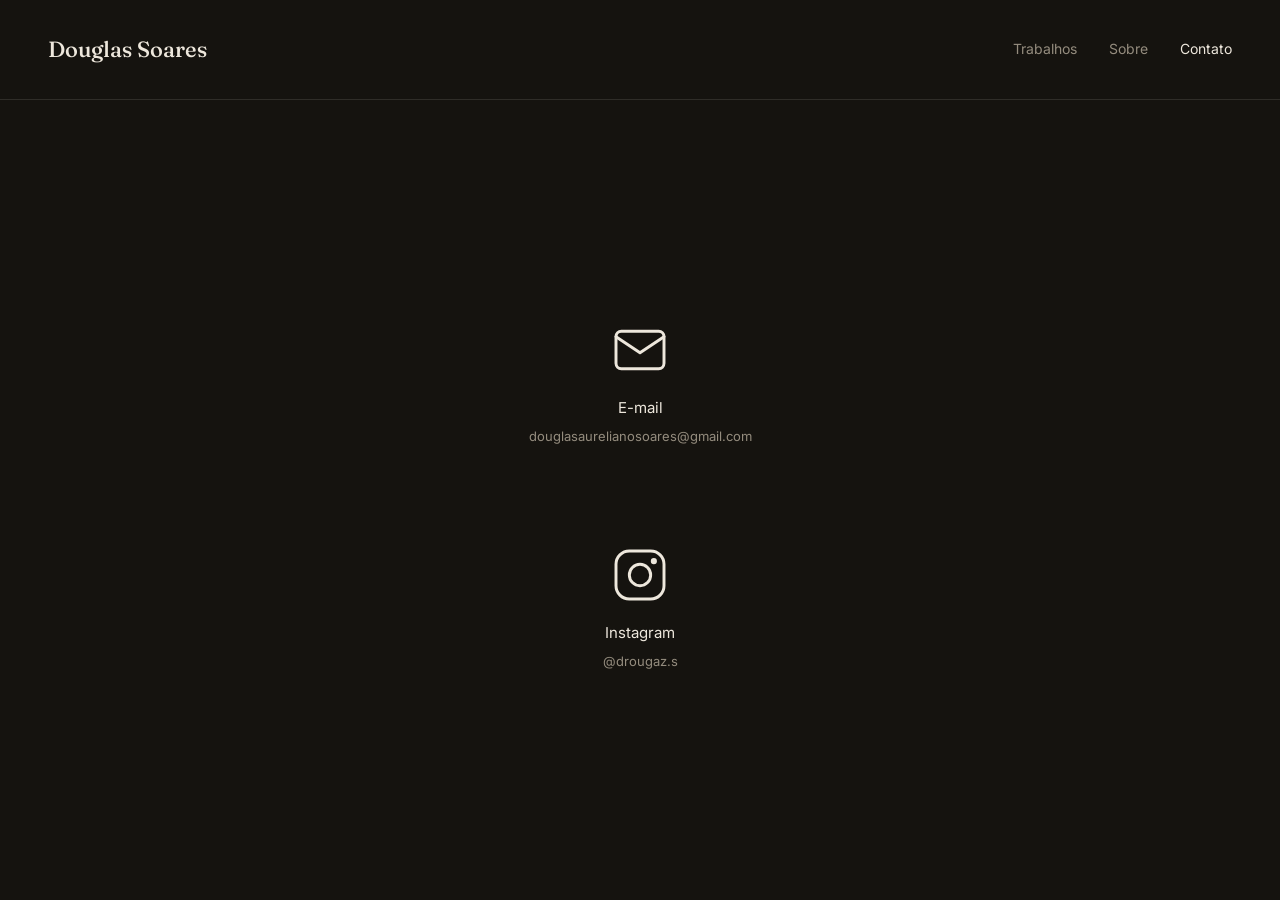
==== contato.html @ efd4b34d "atualizção" ====
<!DOCTYPE html>
<html lang="pt-BR">
<head>
<meta charset="UTF-8">
<meta name="viewport" content="width=device-width, initial-scale=1.0">
<title>Contato — Douglas Soares</title>
<link rel="stylesheet" href="style.css">
</head>
<body>
<header class="topbar">
  <a class="name" href="index.html">Douglas Soares</a>
  <nav>
    <a href="trabalhos.html">Trabalhos</a>
    <a href="sobre.html">Sobre</a>
    <a href="contato.html" class="active">Contato</a>
  </nav>
</header>

<main class="contact">
  <a href="mailto:douglasaurelianosoares@gmail.com">
    <svg viewBox="0 0 24 24" fill="none" stroke="currentColor" stroke-width="1.1" stroke-linecap="round" stroke-linejoin="round" aria-hidden="true"><rect x="3" y="5" width="18" height="14" rx="2"/><path d="m3 7 9 6 9-6"/></svg>
    <span class="label">E-mail</span>
    <span class="detail">douglasaurelianosoares@gmail.com</span>
  </a>
  <a href="https://www.instagram.com/drougaz.s/" target="_blank" rel="noopener">
    <svg viewBox="0 0 24 24" fill="none" stroke="currentColor" stroke-width="1.1" stroke-linecap="round" stroke-linejoin="round" aria-hidden="true"><rect x="3" y="3" width="18" height="18" rx="5"/><circle cx="12" cy="12" r="4"/><circle cx="17.2" cy="6.8" r="0.6" fill="currentColor"/></svg>
    <span class="label">Instagram</span>
    <span class="detail">@drougaz.s</span>
  </a>
</main>
</body>
</html>
---- style.css ----
@import url('https://fonts.googleapis.com/css2?family=Fraunces:opsz,wght@9..144,400;9..144,500&family=Inter:wght@400;500&display=swap');

:root {
  --bg: #15130f;
  --bg-raised: #1c1a15;
  --text: #ede7dc;
  --text-secondary: #948c7e;
  --accent: #b5502a;
  --border: rgba(237, 231, 220, 0.12);
}

* { box-sizing: border-box; }

body {
  margin: 0;
  background: var(--bg);
  color: var(--text);
  font-family: 'Inter', sans-serif;
  font-size: 16px;
  line-height: 1.6;
}

a { color: inherit; text-decoration: none; }
a:hover { color: var(--accent); }

.layout {
  display: flex;
  min-height: 100vh;
}

.sidebar {
  width: 220px;
  flex-shrink: 0;
  padding: 3rem 1.75rem;
  border-right: 1px solid var(--border);
  display: flex;
  flex-direction: column;
  position: sticky;
  top: 0;
  height: 100vh;
}

.sidebar .name {
  font-family: 'Fraunces', serif;
  font-size: 22px;
  font-weight: 500;
  margin: 0 0 4px;
}

.sidebar .role {
  color: var(--text-secondary);
  font-size: 13px;
  margin: 0 0 2.5rem;
}

.sidebar nav {
  display: flex;
  flex-direction: column;
  gap: 16px;
}

.sidebar nav a {
  font-size: 14px;
  color: var(--text-secondary);
}

.sidebar nav a.active,
.sidebar nav a:hover {
  color: var(--text);
}

.sidebar .socials {
  margin-top: auto;
  display: flex;
  gap: 14px;
  font-size: 13px;
  color: var(--text-secondary);
}

main {
  flex: 1;
  padding: 2.5rem;
}

/* Home grid */
.grid {
  display: grid;
  grid-template-columns: repeat(6, 1fr);
  grid-auto-rows: 140px;
  gap: 10px;
}

.grid-item {
  position: relative;
  background: var(--bg-raised);
  border-radius: 3px;
  overflow: hidden;
  display: block;
}

.grid-item img {
  width: 100%;
  height: 100%;
  object-fit: cover;
  display: block;
}

.grid-item .label {
  position: absolute;
  bottom: 0;
  left: 0;
  right: 0;
  padding: 14px;
  background: linear-gradient(to top, rgba(0,0,0,0.55), transparent);
  font-family: 'Fraunces', serif;
  font-size: 15px;
}

.grid-item .label span {
  display: block;
  font-family: 'Inter', sans-serif;
  font-size: 11px;
  color: var(--text-secondary);
  margin-top: 2px;
}

.span-4 { grid-column: span 4; grid-row: span 3; }
.span-2 { grid-column: span 2; grid-row: span 2; }
.span-3 { grid-column: span 3; grid-row: span 1; }
.span-6 { grid-column: span 6; grid-row: span 2; }
.span-4-tall { grid-column: span 4; grid-row: span 4; }

/* Project page */
.project-header {
  display: flex;
  justify-content: space-between;
  align-items: flex-start;
  gap: 2rem;
  border-bottom: 1px solid var(--border);
  padding-bottom: 2rem;
  margin-bottom: 2.5rem;
}

.project-header h1 {
  font-family: 'Fraunces', serif;
  font-weight: 500;
  font-size: 32px;
  margin: 0 0 12px;
  max-width: 480px;
}

.project-header p {
  color: var(--text-secondary);
  font-size: 15px;
  max-width: 460px;
  margin: 0;
}

.meta {
  font-size: 13px;
  color: var(--text-secondary);
  min-width: 160px;
}

.meta div { margin-bottom: 8px; }
.meta strong { color: var(--text); display: block; font-weight: 500; }

.photo-series {
  display: flex;
  flex-direction: column;
  gap: 2rem;
}

.photo-series figure {
  margin: 0;
}

.photo-series img {
  width: 100%;
  display: block;
  border-radius: 3px;
}

.photo-series figcaption {
  font-size: 13px;
  color: var(--text-secondary);
  margin-top: 10px;
}

/* About page */
.about-content {
  max-width: 560px;
}

.about-content h1 {
  font-family: 'Fraunces', serif;
  font-weight: 500;
  font-size: 30px;
  margin: 0 0 1.5rem;
}

.about-content p {
  margin-bottom: 1.25rem;
}

@media (max-width: 720px) {
  .layout { flex-direction: column; }
  .sidebar { width: 100%; height: auto; position: relative; border-right: none; border-bottom: 1px solid var(--border); flex-direction: row; align-items: center; flex-wrap: wrap; padding: 1.5rem; }
  .sidebar .name, .sidebar .role { margin: 0 1.5rem 0 0; }
  .sidebar nav { flex-direction: row; gap: 14px; }
  .sidebar .socials { margin-top: 0; margin-left: auto; }
  .grid { grid-template-columns: repeat(2, 1fr); grid-auto-rows: 160px; }
  .span-4, .span-2, .span-3, .span-6, .span-4-tall { grid-column: span 2; grid-row: span 2; }
  .project-header { flex-direction: column; }
}


/* Capa (home) */
.sidebar .name a:hover { color: var(--text); }

.hero {
  position: relative;
  min-height: 100vh;
  display: flex;
  flex-direction: column;
  justify-content: flex-end;
  padding: 2.5rem 3rem;
  background:
    linear-gradient(to top, rgba(10,9,7,0.78) 0%, rgba(10,9,7,0.25) 45%, rgba(10,9,7,0.15) 100%),
    url('foto-capa.jpg') center / cover no-repeat,
    radial-gradient(ellipse at 70% 28%, #6b5033 0%, #3a2d20 35%, #1a1612 75%);
}

.hero-nav {
  position: absolute;
  top: 0;
  left: 0;
  right: 0;
  display: flex;
  justify-content: flex-end;
  gap: 32px;
  padding: 2rem 3rem;
  font-size: 14px;
}

.hero-nav a { color: var(--text); }
.hero-nav a:hover { color: var(--accent); }

.hero h1 {
  font-family: 'Fraunces', serif;
  font-weight: 500;
  font-size: clamp(56px, 10vw, 128px);
  line-height: 0.95;
  letter-spacing: -0.02em;
  margin: 0;
  color: var(--text);
}

.hero p {
  margin: 20px 0 0;
  font-size: 15px;
  color: #c9c1b3;
}

@media (max-width: 720px) {
  .hero { padding: 1.5rem; }
  .hero-nav { padding: 1.5rem; gap: 18px; font-size: 13px; }
}


/* Páginas com barra superior (Sobre e Contato) */
.topbar {
  display: flex;
  justify-content: space-between;
  align-items: center;
  padding: 1.75rem 3rem;
  border-bottom: 1px solid var(--border);
}

.topbar .name {
  font-family: 'Fraunces', serif;
  font-size: 20px;
  font-weight: 500;
}

.topbar nav { display: flex; gap: 32px; font-size: 14px; }
.topbar nav a { color: var(--text-secondary); }
.topbar nav a.active, .topbar nav a:hover { color: var(--text); }

/* Sobre */
.about {
  display: grid;
  grid-template-columns: minmax(0, 1fr) minmax(0, 420px);
  gap: 5rem;
  align-items: center;
  max-width: 1040px;
  margin: 0 auto;
  padding: 4rem 3rem;
  min-height: calc(100vh - 90px);
}

.about h1 {
  font-family: 'Fraunces', serif;
  font-weight: 500;
  font-size: 40px;
  line-height: 1.1;
  margin: 0 0 1rem;
}

.about .lead {
  font-family: 'Fraunces', serif;
  font-style: italic;
  font-size: 18px;
  color: var(--text-secondary);
  margin: 0 0 2rem;
  padding-bottom: 2rem;
  border-bottom: 1px solid var(--border);
}

.about p { font-size: 15px; line-height: 1.75; color: #cfc8bb; margin: 0 0 1.25rem; }

.portrait {
  position: relative;
  aspect-ratio: 4 / 5;
  background: var(--bg-raised);
  border-radius: 3px;
  overflow: hidden;
}

.portrait img {
  position: absolute;
  inset: 0;
  width: 100%;
  height: 100%;
  object-fit: cover;
}

.portrait span {
  position: absolute;
  inset: 0;
  display: flex;
  align-items: center;
  justify-content: center;
  font-size: 12px;
  color: var(--text-secondary);
}

/* Contato */
.contact {
  min-height: calc(100vh - 90px);
  display: flex;
  flex-direction: column;
  align-items: center;
  justify-content: center;
  gap: 3.5rem;
  padding: 3rem 1.5rem;
}

.contact h1 {
  font-family: 'Fraunces', serif;
  font-weight: 500;
  font-size: 30px;
  margin: 0;
}

.contact-icons { display: flex; gap: 6rem; flex-wrap: wrap; justify-content: center; }

.contact-icons a {
  display: flex;
  flex-direction: column;
  align-items: center;
  gap: 14px;
  color: var(--text);
  font-size: 14px;
  text-align: center;
}

.contact-icons svg { width: 56px; height: 56px; stroke: currentColor; fill: none; stroke-width: 1.4; stroke-linecap: round; stroke-linejoin: round; }
.contact-icons small { color: var(--text-secondary); font-size: 13px; }
.contact-icons a:hover { color: var(--accent); }

@media (max-width: 720px) {
  .topbar { padding: 1.25rem 1.5rem; }
  .topbar nav { gap: 18px; }
  .about { grid-template-columns: 1fr; gap: 2.5rem; padding: 2.5rem 1.5rem; }
  .contact-icons { gap: 3rem; }
}


/* Barra superior (Sobre e Contato) */
.topbar {
  display: flex;
  justify-content: space-between;
  align-items: center;
  padding: 2rem 3rem;
}

.topbar .name {
  font-family: 'Fraunces', serif;
  font-size: 22px;
  font-weight: 500;
}

.topbar nav {
  display: flex;
  gap: 32px;
  font-size: 14px;
}

.topbar nav a { color: var(--text-secondary); }
.topbar nav a.active,
.topbar nav a:hover { color: var(--text); }

/* Sobre: texto + foto */
.about-split {
  display: grid;
  grid-template-columns: 1fr 1fr;
  gap: 5rem;
  align-items: center;
  max-width: 1100px;
  margin: 2rem auto 4rem;
  padding: 0 3rem;
}

.about-split h1 {
  font-family: 'Fraunces', serif;
  font-weight: 400;
  font-style: italic;
  font-size: 42px;
  margin: 0 0 1.5rem;
}

.about-split .divider {
  border: 0;
  border-top: 1px solid var(--border);
  margin: 0 0 1.5rem;
}

.about-split p {
  color: var(--text-secondary);
  margin: 0 0 1.25rem;
}

.photo-slot {
  aspect-ratio: 4 / 5;
  border-radius: 3px;
  border: 1px solid var(--border);
  background: url('foto-sobre.jpg') center / cover no-repeat, var(--bg-raised);
}

/* Contato */
.contact {
  min-height: calc(100vh - 110px);
  display: flex;
  align-items: center;
  justify-content: center;
  gap: 6rem;
  padding: 2rem;
}

.contact a {
  display: flex;
  flex-direction: column;
  align-items: center;
  gap: 14px;
  color: var(--text);
  text-align: center;
}

.contact a:hover { color: var(--accent); }
.contact svg { width: 64px; height: 64px; }
.contact .label { font-size: 15px; }
.contact .detail { font-size: 13px; color: var(--text-secondary); margin-top: -8px; }

@media (max-width: 720px) {
  .topbar { flex-direction: column; align-items: flex-start; gap: 1rem; padding: 1.5rem; }
  .topbar nav { gap: 18px; }
  .about-split { grid-template-columns: 1fr; gap: 2rem; padding: 0 1.5rem; }
  .contact { flex-direction: column; gap: 3rem; }
}
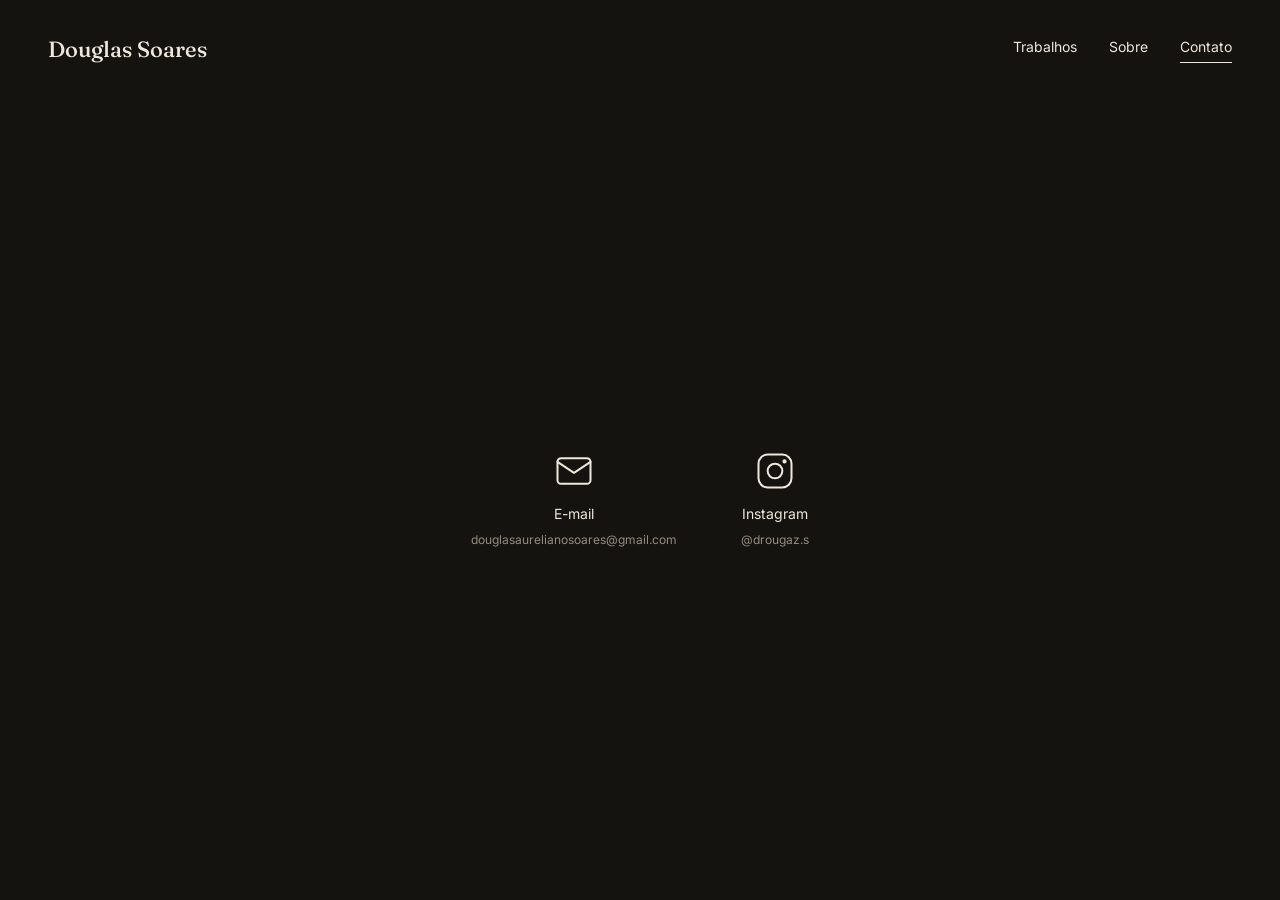
==== commit 3d8640eb: "Add files via upload" ====
--- a/contato.html
+++ b/contato.html
@@ -4,7 +4,7 @@
 <meta charset="UTF-8">
 <meta name="viewport" content="width=device-width, initial-scale=1.0">
 <title>Contato — Douglas Soares</title>
-<link rel="stylesheet" href="style.css">
+<link rel="stylesheet" href="estilo.css">
 </head>
 <body>
 <header class="topbar">
@@ -18,12 +18,12 @@
 
 <main class="contact">
   <a href="mailto:douglasaurelianosoares@gmail.com">
-    <svg viewBox="0 0 24 24" fill="none" stroke="currentColor" stroke-width="1.1" stroke-linecap="round" stroke-linejoin="round" aria-hidden="true"><rect x="3" y="5" width="18" height="14" rx="2"/><path d="m3 7 9 6 9-6"/></svg>
+    <svg width="44" height="44" viewBox="0 0 24 24" fill="none" stroke="currentColor" stroke-width="1.1" stroke-linecap="round" stroke-linejoin="round" aria-hidden="true"><rect x="3" y="5" width="18" height="14" rx="2"/><path d="m3 7 9 6 9-6"/></svg>
     <span class="label">E-mail</span>
     <span class="detail">douglasaurelianosoares@gmail.com</span>
   </a>
   <a href="https://www.instagram.com/drougaz.s/" target="_blank" rel="noopener">
-    <svg viewBox="0 0 24 24" fill="none" stroke="currentColor" stroke-width="1.1" stroke-linecap="round" stroke-linejoin="round" aria-hidden="true"><rect x="3" y="3" width="18" height="18" rx="5"/><circle cx="12" cy="12" r="4"/><circle cx="17.2" cy="6.8" r="0.6" fill="currentColor"/></svg>
+    <svg width="44" height="44" viewBox="0 0 24 24" fill="none" stroke="currentColor" stroke-width="1.1" stroke-linecap="round" stroke-linejoin="round" aria-hidden="true"><rect x="3" y="3" width="18" height="18" rx="5"/><circle cx="12" cy="12" r="4"/><circle cx="17.2" cy="6.8" r="0.6" fill="currentColor"/></svg>
     <span class="label">Instagram</span>
     <span class="detail">@drougaz.s</span>
   </a>
--- a/estilo.css
+++ b/estilo.css
@@ -0,0 +1,283 @@
+@import url('https://fonts.googleapis.com/css2?family=Fraunces:opsz,wght@9..144,400;9..144,500&family=Inter:wght@400;500&display=swap');
+
+:root {
+  --bg: #15130f;
+  --bg-raised: #1c1a15;
+  --text: #ede7dc;
+  --text-secondary: #948c7e;
+  --accent: #b5502a;
+  --border: rgba(237, 231, 220, 0.12);
+}
+
+* { box-sizing: border-box; }
+
+body {
+  margin: 0;
+  background: var(--bg);
+  color: var(--text);
+  font-family: 'Inter', sans-serif;
+  font-size: 16px;
+  line-height: 1.6;
+}
+
+a { color: inherit; text-decoration: none; }
+a:hover { color: var(--accent); }
+
+/* ---------- Menu (igual em todas as páginas) ---------- */
+.topbar {
+  display: flex;
+  justify-content: space-between;
+  align-items: center;
+  padding: 2rem 3rem;
+}
+
+.topbar .name {
+  font-family: 'Fraunces', serif;
+  font-size: 22px;
+  font-weight: 500;
+}
+
+.topbar nav,
+.hero-nav {
+  display: flex;
+  gap: 32px;
+  font-size: 14px;
+}
+
+.topbar nav a,
+.hero-nav a { color: var(--text); }
+
+.topbar nav a:hover,
+.hero-nav a:hover { color: var(--accent); }
+
+.topbar nav a.active {
+  border-bottom: 1px solid var(--text);
+  padding-bottom: 3px;
+}
+
+/* ---------- Capa (home) ---------- */
+.hero {
+  position: relative;
+  min-height: 100vh;
+  display: flex;
+  flex-direction: column;
+  justify-content: flex-end;
+  padding: 2.5rem 3rem;
+  background:
+    linear-gradient(to top, rgba(10,9,7,0.78) 0%, rgba(10,9,7,0.25) 45%, rgba(10,9,7,0.15) 100%),
+    url('foto-capa.jpg') center / cover no-repeat,
+    radial-gradient(ellipse at 70% 28%, #6b5033 0%, #3a2d20 35%, #1a1612 75%);
+}
+
+.hero-nav {
+  position: absolute;
+  top: 0;
+  left: 0;
+  right: 0;
+  justify-content: flex-end;
+  padding: 2rem 3rem;
+}
+
+.hero h1 {
+  font-family: 'Fraunces', serif;
+  font-weight: 500;
+  font-size: clamp(56px, 10vw, 128px);
+  line-height: 0.95;
+  letter-spacing: -0.02em;
+  margin: 0;
+  color: var(--text);
+}
+
+.hero p {
+  margin: 20px 0 0;
+  font-size: 15px;
+  color: #c9c1b3;
+}
+
+/* ---------- Trabalhos: três capas lado a lado ---------- */
+.works {
+  display: grid;
+  grid-template-columns: repeat(3, 1fr);
+  gap: 20px;
+  max-width: 1400px;
+  margin: 1rem auto 3rem;
+  padding: 0 3rem;
+}
+
+.cover {
+  position: relative;
+  display: flex;
+  align-items: center;
+  justify-content: center;
+  height: 68vh;
+  min-height: 380px;
+  background: var(--bg-raised);
+  border: 1px solid var(--border);
+  border-radius: 3px;
+  overflow: hidden;
+}
+
+.cover img {
+  position: absolute;
+  inset: 0;
+  width: 100%;
+  height: 100%;
+  object-fit: cover;
+}
+
+.cover::after {
+  content: '';
+  position: absolute;
+  inset: 0;
+  background: rgba(10, 9, 7, 0.4);
+  transition: background 0.3s;
+}
+
+.cover:hover::after { background: rgba(10, 9, 7, 0.15); }
+
+.cover-title {
+  position: relative;
+  z-index: 2;
+  font-family: 'Fraunces', serif;
+  font-weight: 500;
+  font-size: 30px;
+  color: var(--text);
+  text-align: center;
+  padding: 0 1rem;
+}
+
+/* ---------- Sobre: texto à esquerda, foto à direita ---------- */
+.about-split {
+  display: grid;
+  grid-template-columns: 1fr 1fr;
+  gap: 5rem;
+  align-items: center;
+  max-width: 1100px;
+  margin: 2rem auto 4rem;
+  padding: 0 3rem;
+}
+
+.about-split h1 {
+  font-family: 'Fraunces', serif;
+  font-weight: 400;
+  font-style: italic;
+  font-size: 42px;
+  line-height: 1.15;
+  margin: 0 0 1.5rem;
+}
+
+.about-split .divider {
+  border: 0;
+  border-top: 1px solid var(--border);
+  margin: 0 0 1.5rem;
+}
+
+.about-split p {
+  color: var(--text-secondary);
+  margin: 0 0 1.25rem;
+}
+
+.photo-slot {
+  position: relative;
+  aspect-ratio: 4 / 5;
+  display: flex;
+  flex-direction: column;
+  align-items: center;
+  justify-content: center;
+  gap: 4px;
+  background: var(--bg-raised);
+  border: 1px dashed var(--border);
+  border-radius: 3px;
+  overflow: hidden;
+  color: var(--text-secondary);
+  font-size: 14px;
+  text-align: center;
+}
+
+.photo-slot small { font-size: 12px; opacity: 0.7; }
+
+.photo-slot img {
+  position: absolute;
+  inset: 0;
+  width: 100%;
+  height: 100%;
+  object-fit: cover;
+}
+
+/* ---------- Contato ---------- */
+.contact {
+  min-height: calc(100vh - 100px);
+  display: flex;
+  align-items: center;
+  justify-content: center;
+  gap: 4rem;
+  padding: 2rem;
+}
+
+.contact a {
+  display: flex;
+  flex-direction: column;
+  align-items: center;
+  gap: 10px;
+  color: var(--text);
+  text-align: center;
+}
+
+.contact a:hover { color: var(--accent); }
+.contact svg { width: 44px; height: 44px; }
+.contact .label { font-size: 14px; }
+.contact .detail { font-size: 12px; color: var(--text-secondary); margin-top: -6px; }
+
+/* ---------- Página de projeto ---------- */
+.project {
+  max-width: 1000px;
+  margin: 1rem auto 4rem;
+  padding: 0 3rem;
+}
+
+.project-header {
+  display: flex;
+  justify-content: space-between;
+  align-items: flex-start;
+  gap: 2rem;
+  border-bottom: 1px solid var(--border);
+  padding-bottom: 2rem;
+  margin-bottom: 2.5rem;
+}
+
+.project-header h1 {
+  font-family: 'Fraunces', serif;
+  font-weight: 500;
+  font-size: 32px;
+  margin: 0 0 12px;
+}
+
+.project-header p {
+  color: var(--text-secondary);
+  font-size: 15px;
+  max-width: 460px;
+  margin: 0;
+}
+
+.meta { font-size: 13px; color: var(--text-secondary); min-width: 160px; }
+.meta div { margin-bottom: 8px; }
+.meta strong { color: var(--text); display: block; font-weight: 500; }
+
+.photo-series { display: flex; flex-direction: column; gap: 2rem; }
+.photo-series figure { margin: 0; }
+.photo-series img { width: 100%; display: block; border-radius: 3px; }
+.photo-series figcaption { font-size: 13px; color: var(--text-secondary); margin-top: 10px; }
+
+/* ---------- Celular ---------- */
+@media (max-width: 720px) {
+  .topbar { flex-direction: column; align-items: flex-start; gap: 1rem; padding: 1.5rem; }
+  .topbar nav { gap: 20px; }
+  .hero { padding: 1.5rem; }
+  .hero-nav { padding: 1.5rem; gap: 20px; }
+  .works { grid-template-columns: 1fr; padding: 0 1.5rem; }
+  .cover { height: 50vh; }
+  .about-split { grid-template-columns: 1fr; gap: 2rem; padding: 0 1.5rem; }
+  .contact { gap: 2.5rem; }
+  .project { padding: 0 1.5rem; }
+  .project-header { flex-direction: column; }
+}
